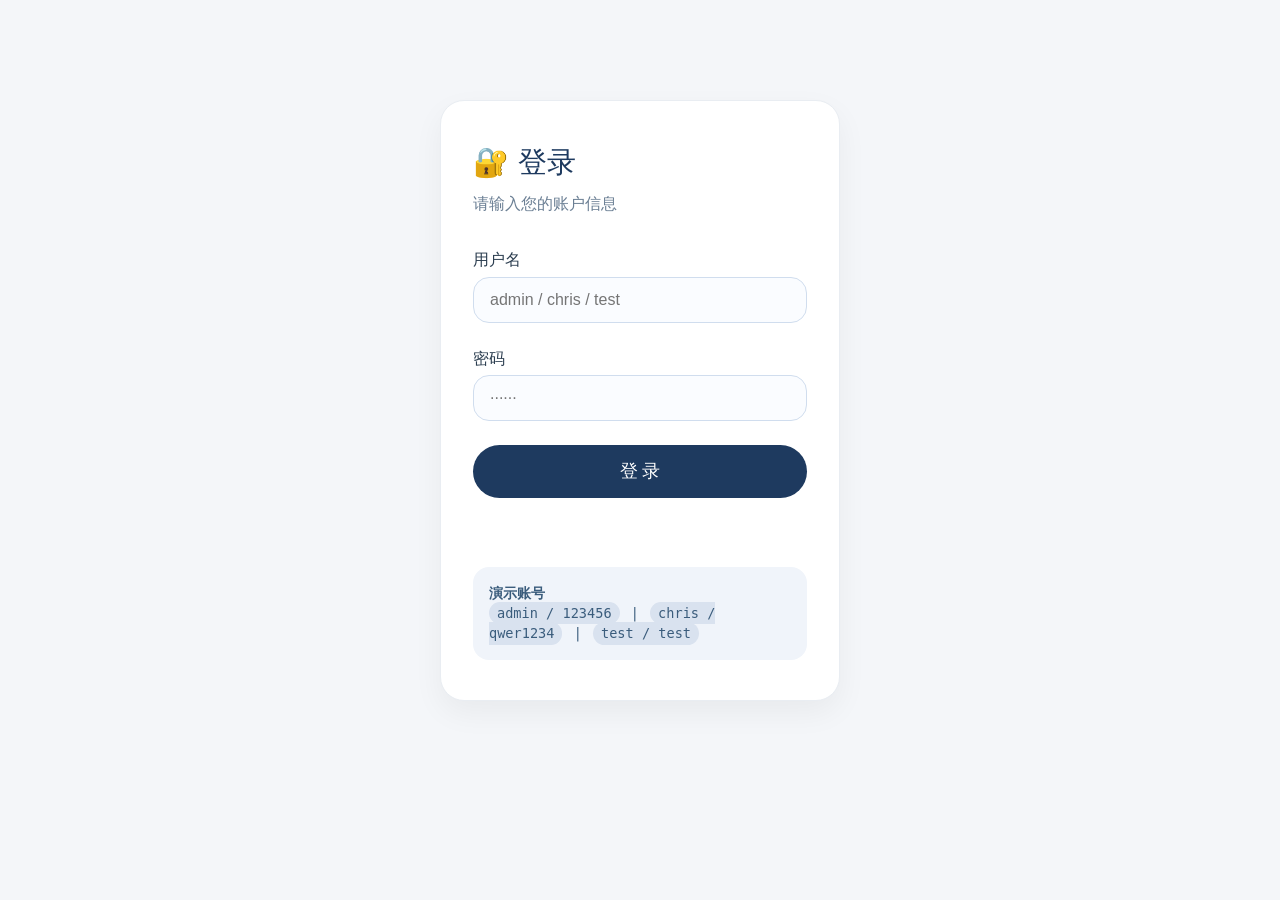
==== index.html @ 8a9c0d65 "Add files via upload" ====
<!DOCTYPE html>
<html lang="zh">
<head>
    <meta charset="UTF-8">
    <meta name="viewport" content="width=device-width, initial-scale=1.0">
    <title>Testing</title>
    <script src="account.js"></script>
    <script>
      if(!logged_on()){
        window.location.replace("./login.html");
      }
    </script>
    
    <!-- 路径示意：./folder/index.html 中引用 ../style.css (CSS与HTML分离) -->
    <link rel="stylesheet" href="./styles.css">
</head>
<body>
    <!-- 统一的 header —— 所有子页面必须包含相同结构 -->
    <header class="main-header">
        <div class="header-logo">Testing</div>
        <nav class="header-nav">
            <a href="./index.html">Feature 1</a>
            <a href="./page1.html">Feature 2</a>
            <a href="./page2.html">Feature 3</a>
            <a href="#"></a>
        </nav>
        <div class="clock">
            <span class="clock-time"></span>
        </div>
        <div class="header-tool" style="display: flex; gap: 1rem; align-items: center;">
        <a href="./profile/index.html" style="color:#1e3a5f; text-decoration: none;"><span id="currentUserDisplay"></span></a>
        <a href="#" id="logoutBtn" style="color:#ff4e4e; text-decoration: none;">Logout</a>
        </div>
    </header>

    <!-- 主页特有布局：侧边栏(左) + 主内容(中) + 右边栏表格(右) -->
    <div class="home-layout">
        <!-- 左侧边栏：包含多个分页（导航/选项卡风格） -->
        <aside class="sidebar-left">
            <div class="sidebar-section">
                <div class="sidebar-title">User Interface</div>
                <ul class="sidebar-pages">
                    <!-- 多个分页 —— 每一项均以“文字”代替 -->
                    <li><a href="./oj/index.html" class="page-link">Questions</a></li>
                    <li><a href="./games/index.html" class="page-link">Games</a></li>
                    <li><a href="./new_oj/index.html" class="page-link">New Online Judge!</a></li>
                    <li><a href="./recite/index.html" class="page-link">Recite Book Content</a></li>
                    <li><a href="#" class="page-link">N/A</a></li>
                </ul>
            </div>
            <div class="sidebar-section">
                <div class="sidebar-title">Developer</div>
                <ul class="sidebar-pages">
                    <li><a href="./dev/create/index.html" class="page-link">Database Creator</a></li>
                    <li><a href="./dev/paper/index.html" class="page-link">Paper Maker</a></li>
                    <li><a href="./dev/terminal/index.html" class="page-link">Question bank terminal</a></li>
                </ul>
            </div>
        </aside>

        <!-- 中央主内容区域（占位，所有文字均为“文字”） -->
        <main class="main-content">
            <div class="content-card">
                <h2>N/A</h2>
                <p>...</p>
                <p>...</p>
            </div>
            <div class="content-card">
                <h3>...</h3>
                <div class="placeholder-list">
                    <span>...</span>
                    <span>...</span>
                    <span>...</span>
                    <span>...</span>
                </div>
            </div>
        </main>

        <!-- 右侧边栏：以表格形式显示网站数据 -->
        <aside class="sidebar-right">
            <div class="table-header">
                <h3>Stat</h3>
                <!-- <span>文字</span> -->
            </div>
            <table class="data-table">
                <thead>
                    <tr>
                        <th>Type</th>
                        <th>Data</th>
                    </tr>
                </thead>
                <tbody>
                    <tr>
                        <td>Total Questions: </td>
                        <td>0</td>
                    </tr>
                    <tr>
                        <td>Version: </td>
                        <td>0.0</td>
                    </tr>
                    <tr>
                        <td>Contributers: </td>
                        <td>Chris Li</td>
                    </tr>
                    <tr>
                        <td>...</td>
                        <td>...</td>
                    </tr>
                    <tr>
                        <td>...</td>
                        <td>...</td>
                    </tr>
                </tbody>
            </table>
            <div class="table-footer">
                <span>文字</span>
                <span>文字</span>
            </div>
        </aside>
    </div>

    <!-- 简单的页脚（文字占位） -->
    <footer class="main-footer">
        <span>,,,</span> · <span>...</span> · <span></span>
    </footer>
</body>
<script src="script.js"></script>
</html>
---- styles.css ----
/* style.css —— 与 HTML 完全分离 */
* {
    margin: 0;
    padding: 0;
    box-sizing: border-box;
}

body {
    font-family: system-ui, 'Segoe UI', Roboto, sans-serif;
    background-color: #f4f6f9;
    color: #1e1f22;
    line-height: 1.5;
    min-height: 100vh;
    display: flex;
    flex-direction: column;
}

/* ---------- 统一 header (所有子页面共用) ---------- */
.main-header {
    display: flex;
    align-items: center;
    justify-content: space-between;
    background-color: #ffffff;
    padding: 0.75rem 2rem;
    box-shadow: 0 4px 10px rgba(0, 0, 0, 0.02);
    border-bottom: 1px solid #e9ebf0;
    flex-wrap: wrap;
}

.header-logo {
    font-weight: 600;
    font-size: 1.5rem;
    letter-spacing: 1px;
    color: #1e3a5f;
    background: #eef2f7;
    padding: 0.2rem 1rem;
    border-radius: 30px;
}

.header-nav {
    display: flex;
    gap: 2rem;
}

.header-nav a {
    text-decoration: none;
    color: #2c3e50;
    font-weight: 500;
    padding: 0.4rem 0.2rem;
    border-bottom: 2px solid transparent;
    transition: border-color 0.2s;
}

.header-nav a:hover {
    border-bottom-color: #7f8c8d;
}

.header-tool {
    background: #eef2f7;
    padding: 0.3rem 1rem;
    /* border-radius: 20px; */
    font-size:1.5rem;
    color: #1e3a5f;
}

/* ---------- 主页三栏布局 (仅主页使用) ---------- */
.home-layout {
    display: grid;
    grid-template-columns: 260px 1fr 300px;
    gap: 1.5rem;
    padding: 1.8rem 2rem;
    flex: 1;
}

/* ----- 左侧边栏 (分页/导航) ----- */
.sidebar-left {
    background-color: #ffffff;
    border-radius: 18px;
    padding: 1.5rem 1rem;
    box-shadow: 0 6px 14px rgba(0, 0, 0, 0.02);
    border: 1px solid #eef0f3;
    height: fit-content;
}

.sidebar-section {
    margin-bottom: 2rem;
}

.sidebar-title {
    font-weight: 600;
    text-transform: uppercase;
    letter-spacing: 0.5px;
    font-size: 0.8rem;
    color: #5e6f8c;
    margin-bottom: 1rem;
    padding-left: 0.5rem;
}

.sidebar-pages {
    list-style: none;
    display: flex;
    flex-direction: column;
    gap: 0.5rem;
}

.sidebar-pages .page-link {
    display: block;
    padding: 0.7rem 1rem;
    background-color: #f8fafd;
    border-radius: 14px;
    text-decoration: none;
    color: #1e2b3c;
    font-weight: 500;
    border: 1px solid transparent;
    transition: all 0.15s;
    text-align: center;
    box-shadow: 0 1px 3px rgba(0,0,0,0.02);
}

.sidebar-pages .page-link:hover {
    background-color: #e6edf6;
    border-color: #bdd3e8;
}

.sidebar-pages .page-link.active {
    background-color: #1e3a5f;
    color: white;
    border-color: #1e3a5f;
    box-shadow: 0 6px 10px rgba(28, 60, 94, 0.1);
}

/* ----- 中央主内容 (占位) ----- */
.main-content {
    display: flex;
    flex-direction: column;
    gap: 1.5rem;
}

.content-card {
    background: #ffffff;
    border-radius: 18px;
    padding: 1.8rem 2rem;
    box-shadow: 0 6px 14px rgba(0, 0, 0, 0.02);
    border: 1px solid #eef0f3;
}

.content-card h2,
.content-card h3 {
    margin-bottom: 1rem;
    font-weight: 500;
    color: #1e3a5f;
}

.content-card p {
    color: #3a4c62;
    margin-bottom: 0.8rem;
}

.placeholder-list {
    display: flex;
    flex-wrap: wrap;
    gap: 0.8rem;
    margin-top: 1rem;
}

.placeholder-list span {
    background: #eef2f7;
    padding: 0.4rem 1.2rem;
    border-radius: 30px;
    font-size: 0.9rem;
    color: #1e2b3c;
}

/* ----- 右侧边栏 (表格数据) ----- */
.sidebar-right {
    background: #ffffff;
    border-radius: 18px;
    padding: 1.5rem 1.2rem;
    box-shadow: 0 6px 14px rgba(0, 0, 0, 0.02);
    border: 1px solid #eef0f3;
    height: fit-content;
}

.table-header {
    display: flex;
    justify-content: space-between;
    align-items: baseline;
    margin-bottom: 1.2rem;
    padding: 0 0.2rem;
}

.table-header h3 {
    font-weight: 600;
    font-size: 1.2rem;
    color: #1e3a5f;
}

.table-header span {
    font-size: 0.8rem;
    color: #6b7f94;
    background: #f0f4fa;
    padding: 0.2rem 0.8rem;
    border-radius: 30px;
}

.data-table {
    width: 100%;
    border-collapse: collapse;
    font-size: 0.9rem;
    margin-bottom: 1.2rem;
}

.data-table th {
    text-align: left;
    padding: 0.7rem 0.5rem 0.5rem 0.5rem;
    border-bottom: 2px solid #dce3ec;
    color: #3e5770;
    font-weight: 600;
    font-size: 0.75rem;
    text-transform: uppercase;
    letter-spacing: 0.3px;
}

.data-table td {
    padding: 0.7rem 0.5rem;
    border-bottom: 1px solid #eaecf0;
    color: #1f2c3a;
}

.data-table tbody tr:hover {
    background-color: #fafcff;
}

.table-footer {
    display: flex;
    justify-content: space-between;
    padding: 0.3rem 0.2rem;
    font-size: 0.8rem;
    color: #5e7892;
    border-top: 1px dashed #cbd5e1;
    padding-top: 1rem;
}

/* ---------- 页脚 ---------- */
.main-footer {
    text-align: center;
    padding: 1.2rem 2rem;
    background-color: #ffffff;
    border-top: 1px solid #e6eaf0;
    color: #4e6580;
    font-size: 0.85rem;
    margin-top: 0.5rem;
}

/* ---------- 子页面通用样式 (保留header一致，内容简练) ---------- */
.subpage-container {
    padding: 2.5rem 2rem;
    flex: 1;
    background-color: #f4f6f9;
}

.subpage-card {
    max-width: 900px;
    margin: 0 auto;
    background: white;
    border-radius: 22px;
    padding: 2.5rem;
    box-shadow: 0 12px 24px -8px rgba(0, 20, 40, 0.06);
    border: 1px solid #e9edf2;
}

.subpage-card h1,
.subpage-card h2,
.subpage-card p {
    color: #1e2b3c;
}

.subpage-card h1 {
    margin-bottom: 1.2rem;
    font-weight: 500;
}

.subpage-card p {
    margin-bottom: 1rem;
}
.clock {
    background: #eef2f7;
    padding: 0.3rem 1rem;
    /* border-radius: 20px; */
    font-size: 2rem;
    color: #355681;
}
.clock-time{
  text-align: center;
  text-size-adjust: 100%;
}
/* 过滤栏 & 卡片补充 */
.filter-bar {
    position: sticky;
    top: 0;
    z-index: 50;
    background: rgba(255,255,255,0.92);
    backdrop-filter: blur(8px);
    padding: 1rem 2rem;
    border-bottom: 1px solid #e9ebf0;
    display: flex;
    gap: 2rem;
    align-items: center;
    flex-wrap: wrap;
}
.question-card {
    background: #ffffff;
    border-radius: 18px;
    padding: 1.5rem 2rem;
    box-shadow: 0 4px 12px rgba(0, 0, 0, 0.02);
    border: none;
    transition: all 0.15s;
    cursor: pointer;
    border-left: 4px solid transparent;
}
.question-card:hover {
    background: #fafcff;
    border-left-color: #1e3a5f;
    box-shadow: 0 8px 16px rgba(0,0,0,0.04);
}
/* 其他已在页面中内联，可按需整合 */
/* 简单响应式 */
@media (max-width: 900px) {
    .home-layout {
        grid-template-columns: 1fr;
        gap: 1.2rem;
    }
    .main-header {
        padding: 0.75rem 1rem;
    }
    .header-nav {
        gap: 1rem;
        flex-wrap: wrap;
    }
}
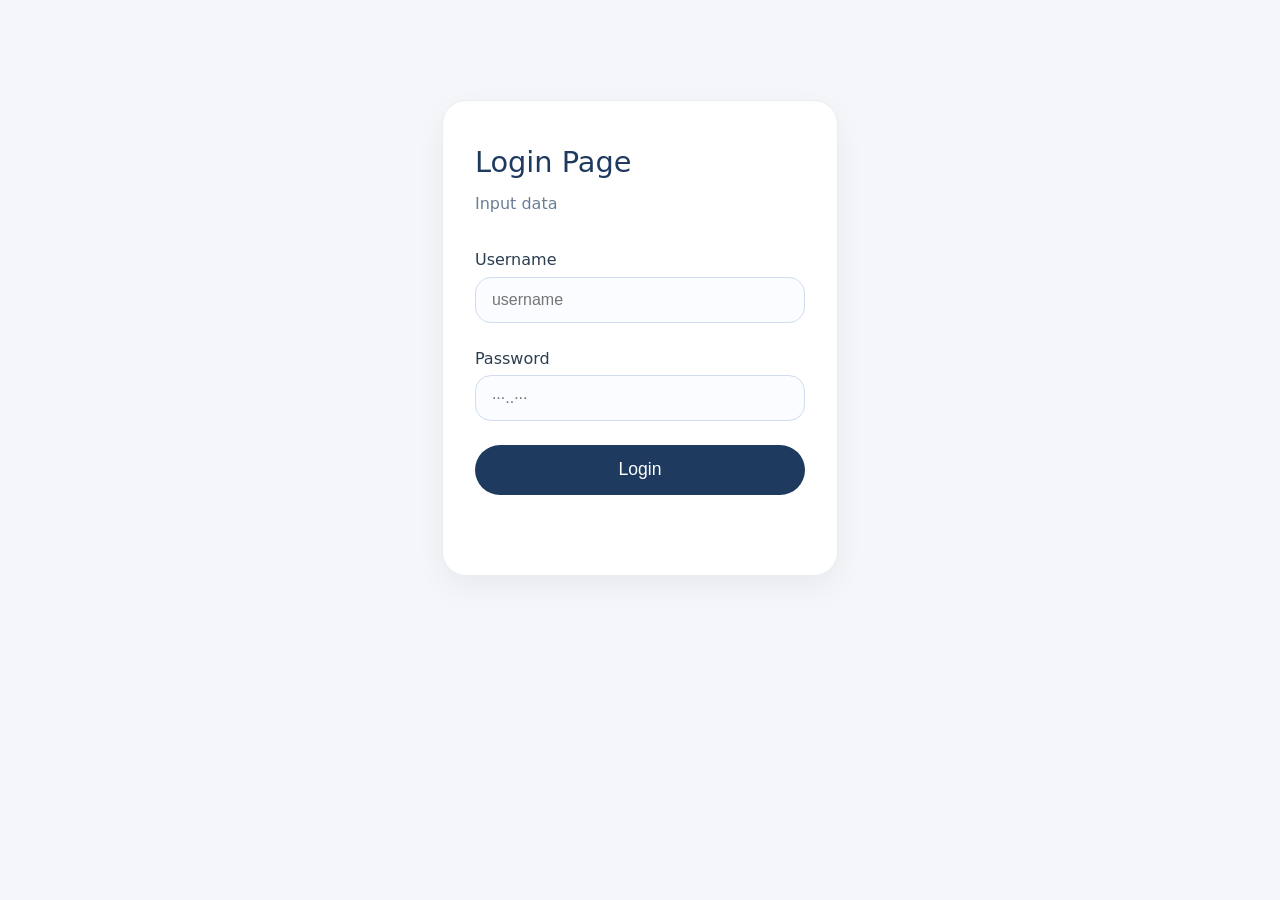
==== commit 550c8489: "Update index.html" ====
--- a/index.html
+++ b/index.html
@@ -10,12 +10,9 @@
         window.location.replace("./login.html");
       }
     </script>
-    
-    <!-- 路径示意：./folder/index.html 中引用 ../style.css (CSS与HTML分离) -->
     <link rel="stylesheet" href="./styles.css">
 </head>
 <body>
-    <!-- 统一的 header —— 所有子页面必须包含相同结构 -->
     <header class="main-header">
         <div class="header-logo">Testing</div>
         <nav class="header-nav">
@@ -28,21 +25,19 @@
             <span class="clock-time"></span>
         </div>
         <div class="header-tool" style="display: flex; gap: 1rem; align-items: center;">
-        <a href="./profile/index.html" style="color:#1e3a5f; text-decoration: none;"><span id="currentUserDisplay"></span></a>
-        <a href="#" id="logoutBtn" style="color:#ff4e4e; text-decoration: none;">Logout</a>
+            <a href="./profile/index.html" style="color:#1e3a5f; text-decoration: none;"><span id="currentUserDisplay"></span></a>
+            <a href="#" id="logoutBtn" style="color:#ff4e4e; text-decoration: none;">Logout</a>
         </div>
     </header>
 
-    <!-- 主页特有布局：侧边栏(左) + 主内容(中) + 右边栏表格(右) -->
     <div class="home-layout">
-        <!-- 左侧边栏：包含多个分页（导航/选项卡风格） -->
+        <!-- 左侧边栏保持不变 -->
         <aside class="sidebar-left">
             <div class="sidebar-section">
                 <div class="sidebar-title">User Interface</div>
                 <ul class="sidebar-pages">
-                    <!-- 多个分页 —— 每一项均以“文字”代替 -->
                     <li><a href="./oj/index.html" class="page-link">Questions</a></li>
-                    <li><a href="./games/index.html" class="page-link">Games</a></li>
+                    <li><a href="./games/index.html" class="page-link" id="gamesLink">Games</a></li>
                     <li><a href="./new_oj/index.html" class="page-link">New Online Judge!</a></li>
                     <li><a href="./recite/index.html" class="page-link">Recite Book Content</a></li>
                     <li><a href="#" class="page-link">N/A</a></li>
@@ -58,8 +53,9 @@
             </div>
         </aside>
 
-        <!-- 中央主内容区域（占位，所有文字均为“文字”） -->
-        <main class="main-content">
+        <!-- 中央主内容区域（动态更新） -->
+        <main class="main-content" id="mainContent">
+            <!-- 默认占位内容，将被动态替换 -->
             <div class="content-card">
                 <h2>N/A</h2>
                 <p>...</p>
@@ -76,40 +72,21 @@
             </div>
         </main>
 
-        <!-- 右侧边栏：以表格形式显示网站数据 -->
+        <!-- 右侧边栏不变 -->
         <aside class="sidebar-right">
             <div class="table-header">
                 <h3>Stat</h3>
-                <!-- <span>文字</span> -->
             </div>
             <table class="data-table">
                 <thead>
-                    <tr>
-                        <th>Type</th>
-                        <th>Data</th>
-                    </tr>
+                    <tr><th>Type</th><th>Data</th></tr>
                 </thead>
                 <tbody>
-                    <tr>
-                        <td>Total Questions: </td>
-                        <td>0</td>
-                    </tr>
-                    <tr>
-                        <td>Version: </td>
-                        <td>0.0</td>
-                    </tr>
-                    <tr>
-                        <td>Contributers: </td>
-                        <td>Chris Li</td>
-                    </tr>
-                    <tr>
-                        <td>...</td>
-                        <td>...</td>
-                    </tr>
-                    <tr>
-                        <td>...</td>
-                        <td>...</td>
-                    </tr>
+                    <tr><td>Total Questions:</td><td id="totalQuestionsCount">0</td></tr>
+                    <tr><td>Version:</td><td>0.0</td></tr>
+                    <tr><td>Contributers:</td><td>Chris Li</td></tr>
+                    <tr><td>...</td><td>...</td></tr>
+                    <tr><td>...</td><td>...</td></tr>
                 </tbody>
             </table>
             <div class="table-footer">
@@ -119,10 +96,10 @@
         </aside>
     </div>
 
-    <!-- 简单的页脚（文字占位） -->
     <footer class="main-footer">
         <span>,,,</span> · <span>...</span> · <span></span>
     </footer>
+
+    <script src="script.js"></script>
 </body>
-<script src="script.js"></script>
-</html>+</html>
